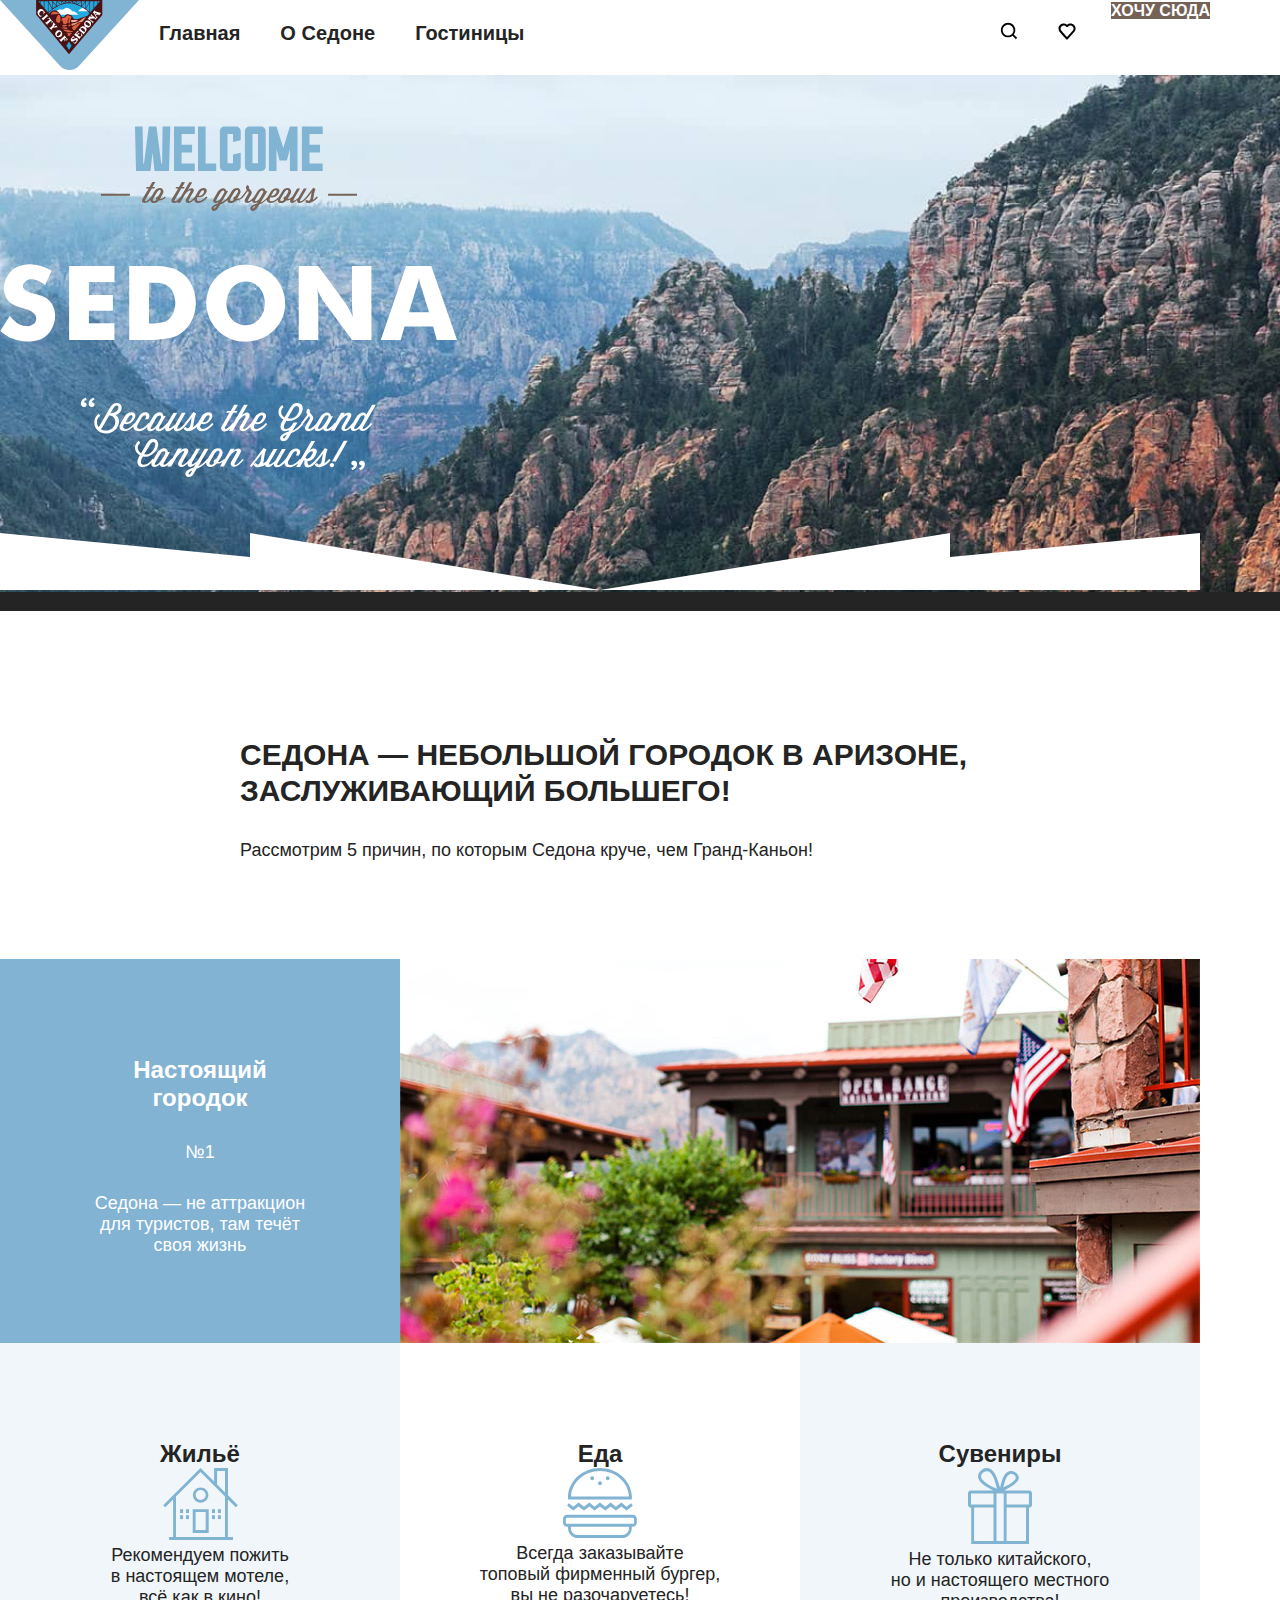
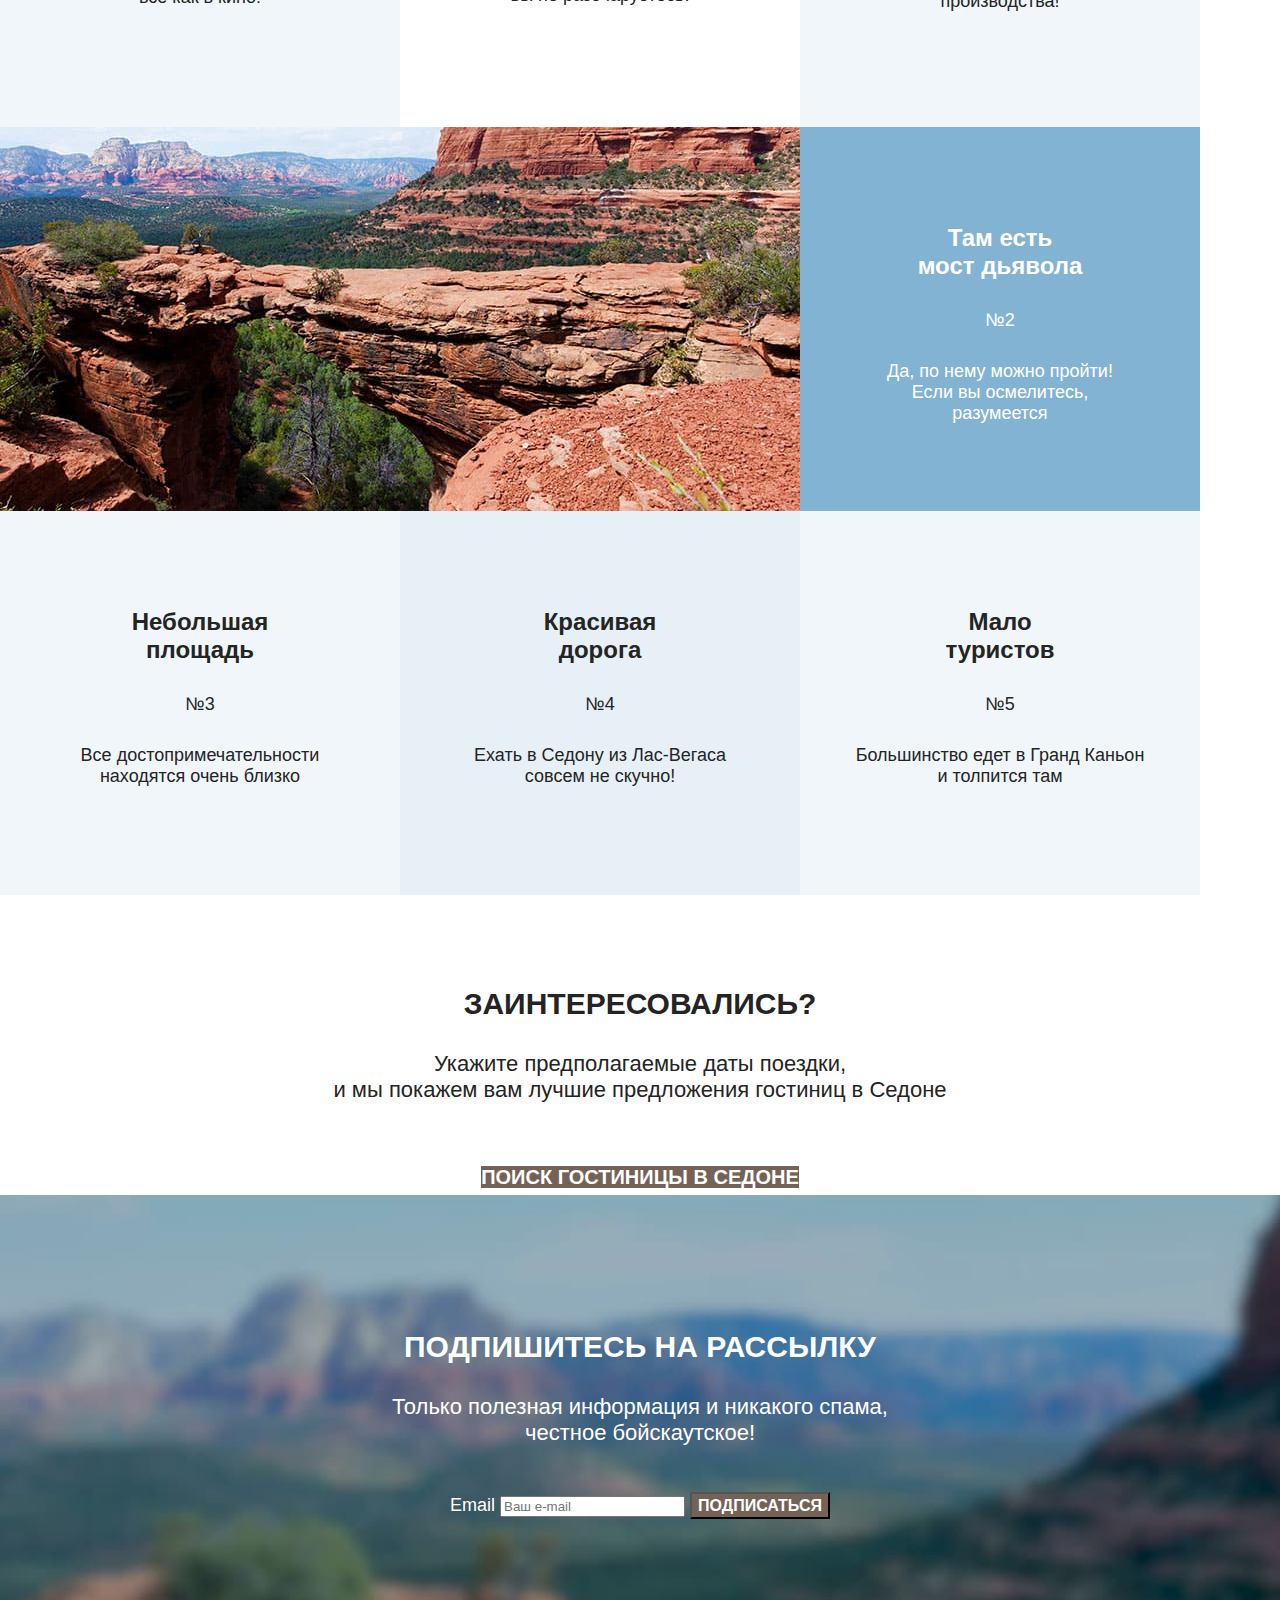
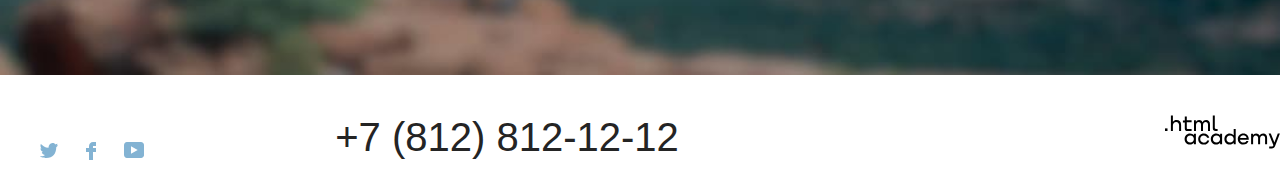
==== 6/index.html @ 2a33112e ":heavy_check_mark: Сборка #6" ====
<!DOCTYPE html>
<html lang="ru">

<head>
  <meta charset="utf-8">
  <meta name="keywords" content="#">
  <meta name="description" content="">
  <title>Отдых в Седоне</title>
  <link rel="stylesheet" href="styles/styles.css">
  <base href="https://htmlacademy-htmlcss.github.io/1912271-sedona-33/6/">
</head>

<body>
 <div class="page-container"></div>
  <header class="main-header">
    <nav class="navigation">
      <a class="navigation-logo" href="index.html">
        <img class="page-header-logo" alt="Логотип города Седона" src="images/navigation-logo.svg" width="139" height="70">
      </a>
      <ul class="navigation-list">
        <li class="navigation-item">
          <a class="navigation-link navigation-link-current" href="index.html">Главная</a>
        </li>
        <li class="navigation-item">
          <a class="navigation-link" href="about.html">О Седоне</a>
        </li>
        <li class="navigation-item">
          <a class="navigation-link" href="catalog.html">Гостиницы</a>
        </li>
      </ul>

      <ul class="navigation-list navigation-user">
        <li class="navigation-item">
          <a class="navigation-link" href="#">
            <span class="visually-hidden">Поиск</span>
            <img class="" alt="Поиск" src="images/navigation-icon-search.svg" width="18" height="18">
          </a>
        </li>
        <li class="navigation-item">
          <a class="navigation-link" href="#">
            <span class="visually-hidden">Избранное</span>
            <img class="" alt="Избранное" src="images/favorite.svg" width="18" height="17">
          </a>
        </li>
        <li class="navigation-item">
          <a class="navigation-link-button" href="#"> Хочу сюда  </a>
        </li>
      </ul>
    </nav>
  </header>

  <main class="main-container main-index">
    <h1 class="visually-hidden">Отдых в Седоне</h1>
    <div class="welcome-container">
    <img class="welcome" src="images/index-welcome.svg" width="458" height="352" alt="Добро пожаловать в Седону">
    <img class="welcome-divider" src="images/index-divider.svg" width="1200" height="57" alt="">
    </div>
    <div class="welcome-plus">
    <p class="welcome-plus-title">Седона — небольшой городок в Аризоне, <br>заслуживающий большего!</p>
    <p class="welcome-plus-subtitle">Рассмотрим 5 причин, по которым Седона круче, чем Гранд-Каньон!</p>  
    </div>

      <section class="advantages">
        <h2 class="visually-hidden">Преимущества</h2> 
      <ul class="advantages-list">
        <li class="advantages-item-image background blue">
          <h3 class="advantages-title">Настоящий <br>городок</h3>
          <p class="advantages-number">№1</p>
          <p class="advantages-description">Седона — не аттракцион <br>для туристов, там течёт <br>своя жизнь</p>
        </li>
        <li class="advantages-item">
          <img src="images/advantages-picture-town.jpg" width="800" height="384" alt="Городской пейзаж">
        </li>
      </ul>

      <ul class="advantages-list picture">
        <li class="advantages-item background light-light-blue">
          <h3 class="advantages-title icon">Жильё</h3>
          <img src="images/advantages-icon-house.svg" width="75" height="72">
          <p class="advantages-description">Рекомендуем пожить <br>в настоящем мотеле, <br>всё как в кино! </p>
        </li>
        <li class="advantages-item background white">
          <h3 class="advantages-title icon">Еда</h3>
          <img src="images/advantages-icon-food.svg" width="74" height="70">
          <p class="advantages-description">Всегда заказывайте <br>топовый фирменный бургер, <br>вы не разочаруетесь! </p>
        </li>
        <li class="advantages-item background light-light-blue">
          <h3 class="advantages-title icon"> Сувениры </h3>
          <img src="images/advantages-icon-souvenir.svg" width="64" height="76">
          <p class="advantages-description">Не только китайского, <br>но и настоящего местного <br>производства! </p>
        </li>
      </ul>

      <ul class="advantages-list">
        <li class="advantages-item-image">
          <img src="images/advantages-picture-mountains.jpg" width="800" height="384" alt="Вид на горы">
        </li>
        <li class="advantages-item-image background blue">
          <h3 class="advantages-title"> Там есть <br>мост дьявола </h3>
          <p class="advantages-number">№2</p>
          <p class="advantages-description">
            Да, по нему можно пройти! <br>Если вы осмелитесь, <br>разумеется </p>
        </li>
      </ul>
      <ul class="advantages-list">
        <li class="advantages-item background light-light-blue">
          <h3 class="advantages-title"> Небольшая <br>площадь </h3>
          <p class="advantages-number">№3 </p>
          <p class="advantages-description">Все достопримечательности <br>находятся очень близко </p>
        </li>
        <li class="advantages-item background light-blue">
          <h3 class="advantages-title">Красивая <br>дорога</h3>
          <p class="advantages-number">№4</p>
          <p class="advantages-description">Ехать в Седону из Лас-Вегаса <br>совсем не скучно! </p>
        </li>
        <li class="advantages-item background light-light-blue">
          <h3 class="advantages-title">Мало <br>туристов</h3>
          <p class="advantages-number">№5</p>
          <p class="advantages-description">Большинство едет в Гранд Каньон <br>и толпится там</p>
        </li>
      </ul>
    </section>

    <section class="search">
      <h2 class="visually-hidden">Поиск гостиницы в Седоне</h2>
      <p class="search-title">Заинтересовались?</p>
      <p class="search-subtitle"> Укажите предполагаемые даты поездки, <br>и мы покажем вам лучшие предложения гостиниц в Седоне
      </p>
      <a class="search-button" href="#">Поиск гостиницы в Седоне</a>
    </section>

    <section class="newsletter newsletter-container">
      <h2 class="visually-hidden">Рассылка</h2>
      <p class="newsletter-title">Подпишитесь на рассылку</p>
      <p class="newsletter-subtitle">Только полезная информация и никакого спама, <br>честное бойскаутское!
      </p>
      <form class="newsletter-form" action="https://echo.htmlacademy.ru/" method="post">
        <label for="newsletter-email">Email</label>
        <input class="field" placeholder="Ваш e-mail" type="email" name="newsletter-email" id="newsletter-email" required>
        <button class="button newsletter-button" type="submit">
          <span class="newsletter-active">Подписаться</span>
        </button>
      </form>
    </section>
  </main>

  <footer class="page-footer">
    <div class="page-footer-container">
    <h2 class="visually-hidden">Контакты</h2>
    <section class="footer-social">
      <h3 class="visually-hidden">Соцсети</h3>
      <ul class="footer-social-list">
        <li class="footer-social-item">
          <a href="https://twitter.com/htmlacademy_ru">
            <span class="visually-hidden">Twitter</span>
            <img src="images/footer-social-twitter.svg" width="18" height="15" alt="twitter">
          </a>
        </li>
        <li class="footer-social-item">
          <a href="https://www.facebook.com/htmlacademy">
            <span class="visually-hidden">Facebook</span>
            <img src="images/footer-social-facebook.svg" width="10" height="18" alt="facebook">
          </a>
        </li>
        <li class="footer-social-item">
          <a href="https://www.youtube.com/c/HTMLAcademyRUS">
            <span class="visually-hidden">YouTube</span>
            <img src="images/footer-social-youtube.svg" width="20" height="16" alt="youtube">
          </a>
        </li>
        
      </ul>
    </section>
    <section class="footer-tel">
      <h3 class="visually-hidden">Телефон для связи</h3>
      <a class="contacts-phone" href="tel:88128121212"> 
     +7 (812) 812-12-12 </a>
    </section>
    <section class="footer-copyright-logo">
      <h3 class="visually-hidden">Логотип разработчика</h3>
      <a class="footer-copyright-logo" href="https://htmlacademy.ru/">
      </a>
      <img src="images/footer-logo-html.svg" width="115" height="34" alt="Логотип разработчика">
    </section>
  </div>
</div>

  </footer>
</body>

</html>
---- 6/styles/styles.css ----
@font-face {
    font-family: "PT Sans";
    font-style: normal;
    font-weight: 400;
    src: url("fonts/ptsans-400.woff2") format("woff2");
    font-display: swap;
}
  
  @font-face {
    font-family: "PT Sans";
    font-style: normal;
    font-weight: 700;
    src: url("fonts/ptsans-700.woff2") format("woff2");
    font-display: swap;
}
  
  @font-face {
    font-family: "PT Sans";
    font-style: italic;
    font-weight: 400;
    src: url("fonts/ptsans-400.woff2") format("woff2");
}
  
  
  @font-face {
    font-family: "PT Sans";
    font-style: italic;
    font-weight: 700;
    src: url("fonts/ptsans-700.woff2") format("woff2");
    font-display: swap;
}

html {
    height: 100%;
}
  
body {
    margin: 0;
    display: flex;
    flex-direction: column;
    min-height: 100%;
    font-family: "PT Sans", sans-serif;
    font-size: 18px;
    line-height: 21px;
    color: #242424;
    background-color: #FFFFFF;
}  
.page-container {
    width: 1200px;
    margin: 0 auto;
}

.visually-hidden {
    display: none;
    position: absolute;
    width: 1px;
    height: 1px;
    margin: -1px;
    padding: 0;
    border: 0;
    clip: rect(0 0 0 0);
    overflow: hidden;  
}
.main-header {
    font-family: "PT Sans", sans-serif;
    color: #242424;
    background-color: #FFFFFF;
}

.navigation {
    display: flex;
    margin: 0 auto;
}
.navigation-logo {
    width: 139px;
    margin-right: 30;
    margin-left: 70;
    padding: 0;
}
.navigation-list {
    display: flex;
    flex-wrap: wrap;
    width: 500px;
    margin:0;
    padding: 0;
    list-style-type: none; 
}

.navigation-user {
    width: 300px;
    margin-left: auto;
    min-width: 42px;
    min-height: 66px;
}

.navigation-link {
    display: block;
    padding: 20px; 17px;
    font-family: "PT Sans", sans-serif;
    font-style: bold;
    font-size: 20px;
    line-height: 26px;
    font-weight: 700;
    color: #242424;
    background-color: #FFFFFF;
    text-decoration: none;    
}

.navigation-link-button {
    font-family: "PT Sans", sans-serif;
    font-style: bold;
    font-size: 16px;
    line-height: 20px;
    font-weight: 700;
    text-align: center;
    margin: 9px 15px 8px 15px;
    color: #FFFFFF;
    background-color: #756257;
    text-decoration: none;
    text-transform: uppercase;  
}

.main-index {
    color: #242424;
    background-color: #FFFFFF;
}

.main-container {
    flex-grow: 1;
}

.welcome-container {
    display:block;
    margin: 0 auto;
    color: #FFFFFF;
    background: #242424;
    background-image: url("../images/index-background.jpg");
    background-size: 100% auto;
    background-repeat: no-repeat;
    min-height: 485px;
    padding-top: 51px; 
    padding-bottom: 0;

}
.welcome {
    margin-bottom: 25px;
}
.welcome-divider {
    margin: 0;
    margin-top: 25px;

}
.welcome-plus {
    display: block;
    background-color: #FFFFFF;
    padding: 63px 240px 80px;

}

.welcome-plus-title {
    font-family: "PT Sans", sans-serif;;
    font-size: 30px;
    font-weight: 700;
    line-height: 36px;
    margin-top: 63px;
    margin-bottom: 31px;
    text-transform: uppercase;
}

.welcom-plus-subtitle {
    font-family: "PT Sans", sans-serif;;
    font-size: 22px;
    line-height: 36px;
    margin: 0;
}
.advantages {
    margin: 0;
    padding: 0;
    text-align: center;

}
.advantages-list {
    display: flex;
    margin: 0;
    padding-left: 0;
    height: 384px;
    list-style-type: none;

}
.padding {
    display: flex;
    justify-content: center;
    padding: 98 90 87 90;
}
.padding-picture {
    display: flex;
    justify-content: center;
    padding: 89 75 79 75;
}
.background {
    width: 400px;
    min-height: 384px;
}
.blue {
    background-color: #83B3D3;
}
.light-blue {
    background-color: rgba(131, 179, 211, 0.20);
}
.light-light-blue {
    background-color: rgba(131, 179, 211, 0.12);
}
.white {
    background-color: #FFFFFF;
}
.advantages-item {
    padding: 20;
    box-sizing: border-box;
}
.advantages-item-image {
    color:#FFFFFF;

}
.advantages-title {
    font-family: "PT Sans", sans-serif;
    font-size: 24px;
    font-weight: 700;
    line-height: 28px;
    margin-top: 97px;
    margin-bottom: 0;
}
.advantages-title icon {
    margin-top: 200px;
    margin-bottom: 20px;
}
.advantages-number {
    font-family: "PT Sans", sans-serif;;
    font-size: 18px;
    line-height: 21px;
    margin-top: 30px;
    margin-bottom: 30px;

}

.advantages-description {
    font-family: "PT Sans", sans-serif;;
    font-size: 18px;
    line-height: 21px;
    margin: 0;

}

.search {
    display: block;
    min-width: 417px;
    background-color: #FFFFFF;
    font-family: "PT Sans", sans-serif;
    text-align: center;

}

.search-title {
    font-size: 30px;
    font-weight: 700;
    line-height: 36px;
    margin-top: 91px;
    margin-bottom: 29px;
    text-transform: uppercase;

}

.search-subtitle {
    font-size:22px;
    line-height: 26px;
    margin-top: 0;
    margin-bottom: 56px;
}

.search-button {
    font-size: 20px;
    font-weight: 700;
    line-height: 36px;
    margin-top: 0;
    margin-bottom: 108px;
    color: #FFFFFF;
    background-color: #756257;
    text-decoration: none;
    text-transform: uppercase;
}

.newsletter {
    font-family: "PT Sans", sans-serif;
    color:#FFFFFF;
    text-align: center;
    min-height: 400px;
    padding: 40px 30px;

}

.newsletter-title {    
    font-size: 30px;
    font-weight: 700;
    line-height: 36px;
    text-transform: uppercase;
    margin-top: 94px;
    margin-bottom: 29px;
}

.newsletter-subtitle {
    font-size:22px;
    line-height: 26px;
    margin-top: 0;
    margin-bottom: 46px;

}

.newsletter-button {
    font-size: 20px;
    font-weight: 700;
    line-height: 36px;
    margin-bottom: 110px;
    color: #FFFFFF;
    background-color: #83B3D3; 
    text-decoration: none;
    text-transform: uppercase;
}

.newsletter-email {
    font-size: 18px;
    line-height: 26px;
    background-color: #F2F2F2;
}

.newsletter-container {
    color: #FFFFFF;
    background: #242424;
    background-image: url("../images/newsletter-background.jpg");
    background-size: cover;
    background-repeat: no-repeat;
}
.page-footer {
    font-family: "PT Sans", sans-serif;
    color: #242424;
    background-color: #FFFFFF;
    text-align: center;
    list-style-type: none; 

}
.page-footer-container {
    display: flex;
    margin: 0 auto;

}
.footer-social {

}
.footer-social-list {
    display: flex;
    flex-wrap: wrap;
    width: 107px;
    list-style-type: none; 
    
}
.footer-social-item {
    margin-right: 28px;
    margin-top: 49px;

}
.footer-social-item:nth-child(3n) {
    margin-right: 0;
}
  
.footer-tel {    
    width: 720px;
    margin-right: 53px;
    margin-top: 42px;
    font-style: normal;

}
.contacts-phone {
    color: #242424;
    font-size: 40px;
    line-height: 40px;
    text-align: center;
    text-decoration: none;
    text-transform: uppercase;

}
.footer-copyright-logo {
    width: 115px;
    margin-top: 40px;
    margin-left: auto;

}
.main-inner {
    font-family: "PT Sans", sans-serif;
    font-size: 18px;
    color: #FFFFFF;
    text-align: left;

}
.filter-container {
    color: #FFFFFF;
    background: #242424;
    background-image: url("../images/catalog/background.jpg");
    background-size: cover;
    background-repeat: no-repeat;

}
.form {
    display: flex;
    justify-content: flex-start;
    width: 1200px;
    margin: 0 auto;
    flex-direction: row;

}
.inner-header-title {
    font-size: 60px;
    line-height: 77px;
    font-weight: 700;

}

.breadcrumbs-link {
    font-style: normal;
    color: #FFFFFF;
    font-size: 16px;
    line-height: 21px;
    text-decoration: none;

}
.catalog-filter-group {
    width: 150px;

}
.filter-price {
    width: 290px;

}
.fiter-button {
    width: 160px;

}
.catalog-filter-title {
    font-size: 20px;
    line-height: 26;
    font-weight: 700;

}

.catalog-filter-list {
    font-size: 18px;
    line-height: 24px;

}

.button-active {
    font-size: 16px;
    line-height: 21px;
    background-color: #83B3D3;
    border: none;

}

.button-unactive {
    font-size: 18px;
    line-height: 23px;
    border: none;

}

.select {
    display: flex;
    width: 1057px;
    background-color: #FFFFFF;
    margin-top: 44px;
    margin-bottom: 53px;

}
.result {
    min-width: 338px;
    font-size: 30px;    
    line-height: 39px;
    font-weight: 700;
    color:#242424

}
.select-control {
    width: 287px;
    font-size: 18px;
    line-height: 23px;
    color:#242424
}
.select-button {
    width: 160px;
}
.lodge-list {
    display: flex;
    flex-wrap: wrap;
    width: 1057px;
}
.lodge-card-title {
    font-size: 24px;
    line-height: 31px;
    font-weight: 700;
    color: #242424;
    text-decoration: none;

}
.lodge-type {
    font-size: 18px;
    line-height: 23px;
    color: #242424;

}
.lodge-card-price {
    font-size: 18px;
    line-height: 23px;
    color: #242424;

}
.button {
    font-size: 16px;
    line-height: 21px;
    color: #FFFFFF;
    text-decoration:  none;
    background-color: #756257;
    
}
.button-add-favorites {
    font-size: 16px;
    line-height: 21px;
    color: #FFFFFF;
    text-decoration: none;
    background-color: #83B3D3;

}
.button-favorites {
    font-size: 16px;
    line-height: 21px;
    color: #FFFFFF;
    text-decoration: none;
    background-color: #7DB54F;

}
.rating {
    font-size: 16px;
    line-height: 21px;
    color: #242424;
    text-transform: uppercase;
    background-color: #E6E6E6;

}
.download-more {
    font-size: 20px;
    line-height: 26px;
    color: #FFFFFF;
    text-decoration: none;
    background-color: #83B3D3;
    width: 620px;

}
.pagination {
    display: flex;
    width: 1057px;

}
.pagination-link {
    font-size: 20px;
    line-height: 26px;
    color: #FFFFFF;
    text-decoration: none;
    background-color: #83B3D3;

}
.pagination-current {
    font-size: 20px;
    line-height: 26px;
    color: #242424;
    background-color: #F2F2F2;

}
.number-cards {

}
.title-number-card {
    color: #242424;
}
.inner-newsletter {
    display: flex;
    width: 800px;
    color: #242424;
    text-align: center;
    background-color: #FFFFFF;
}
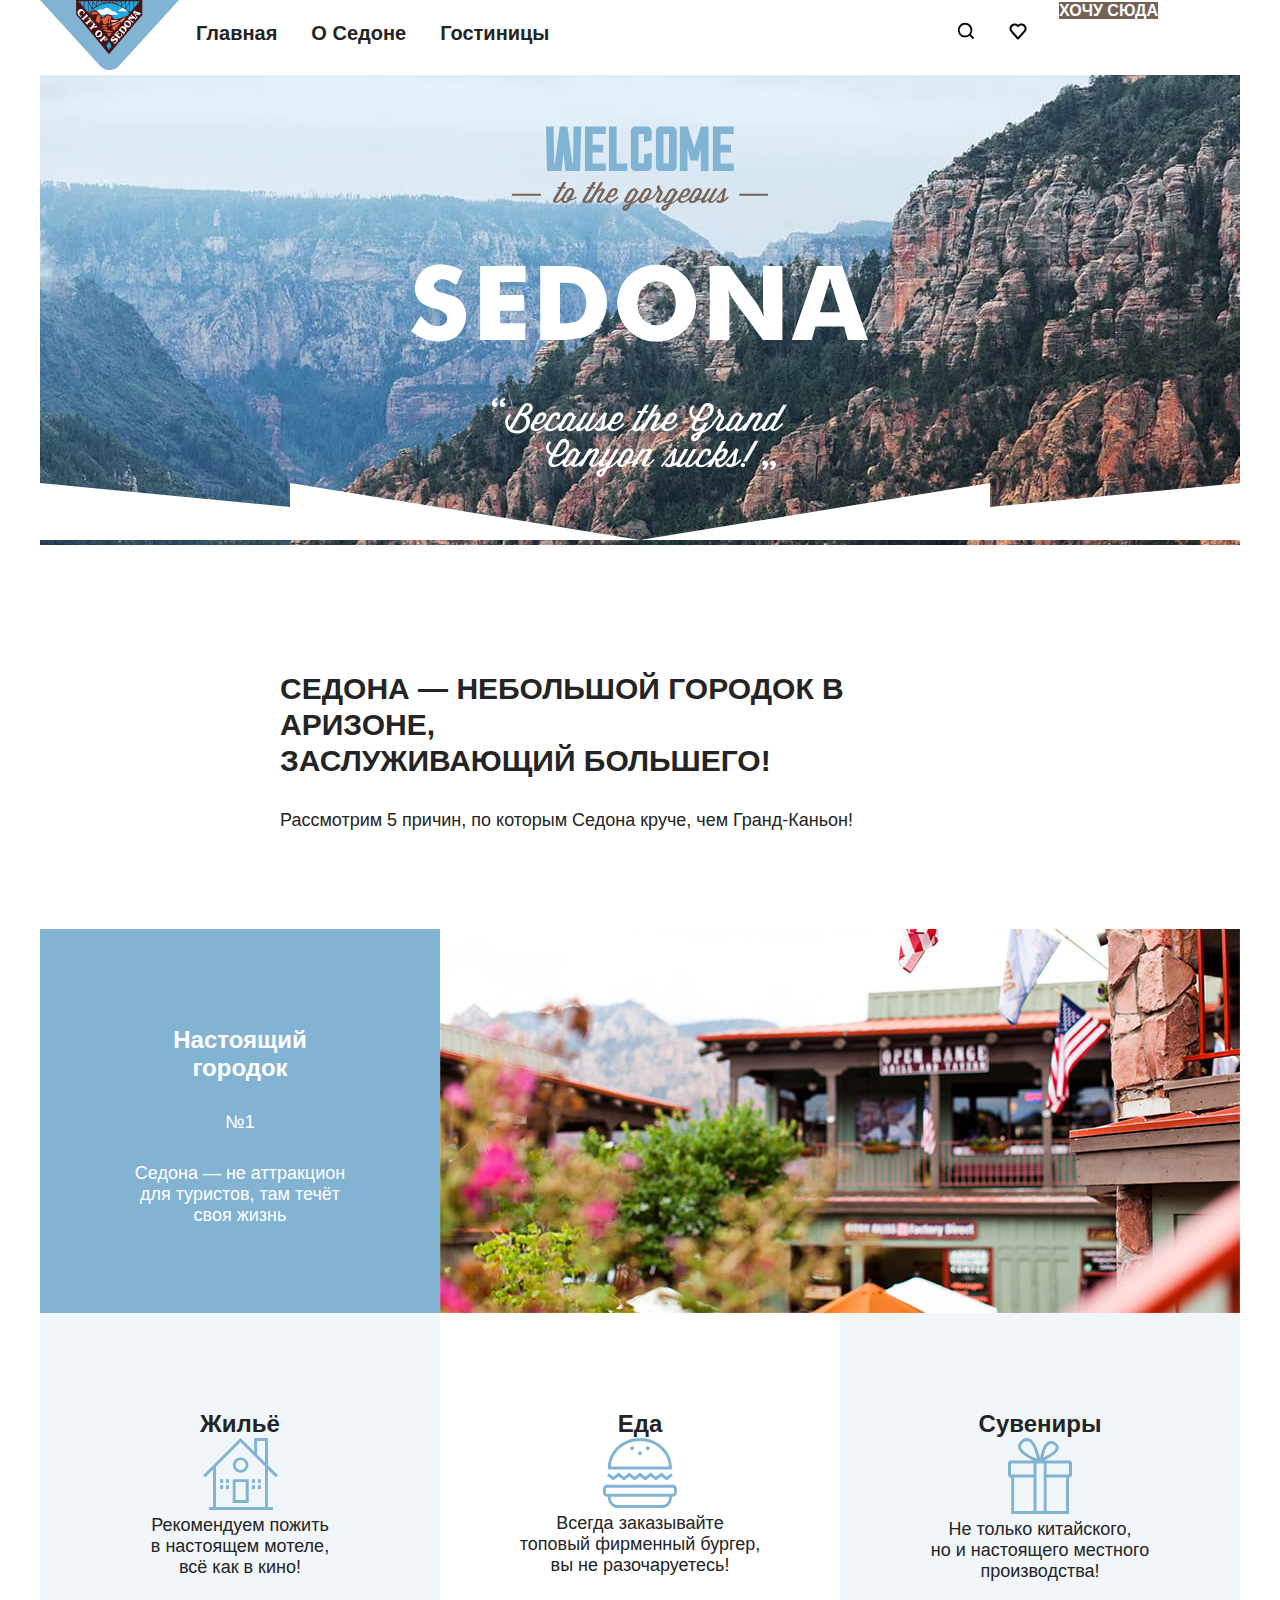
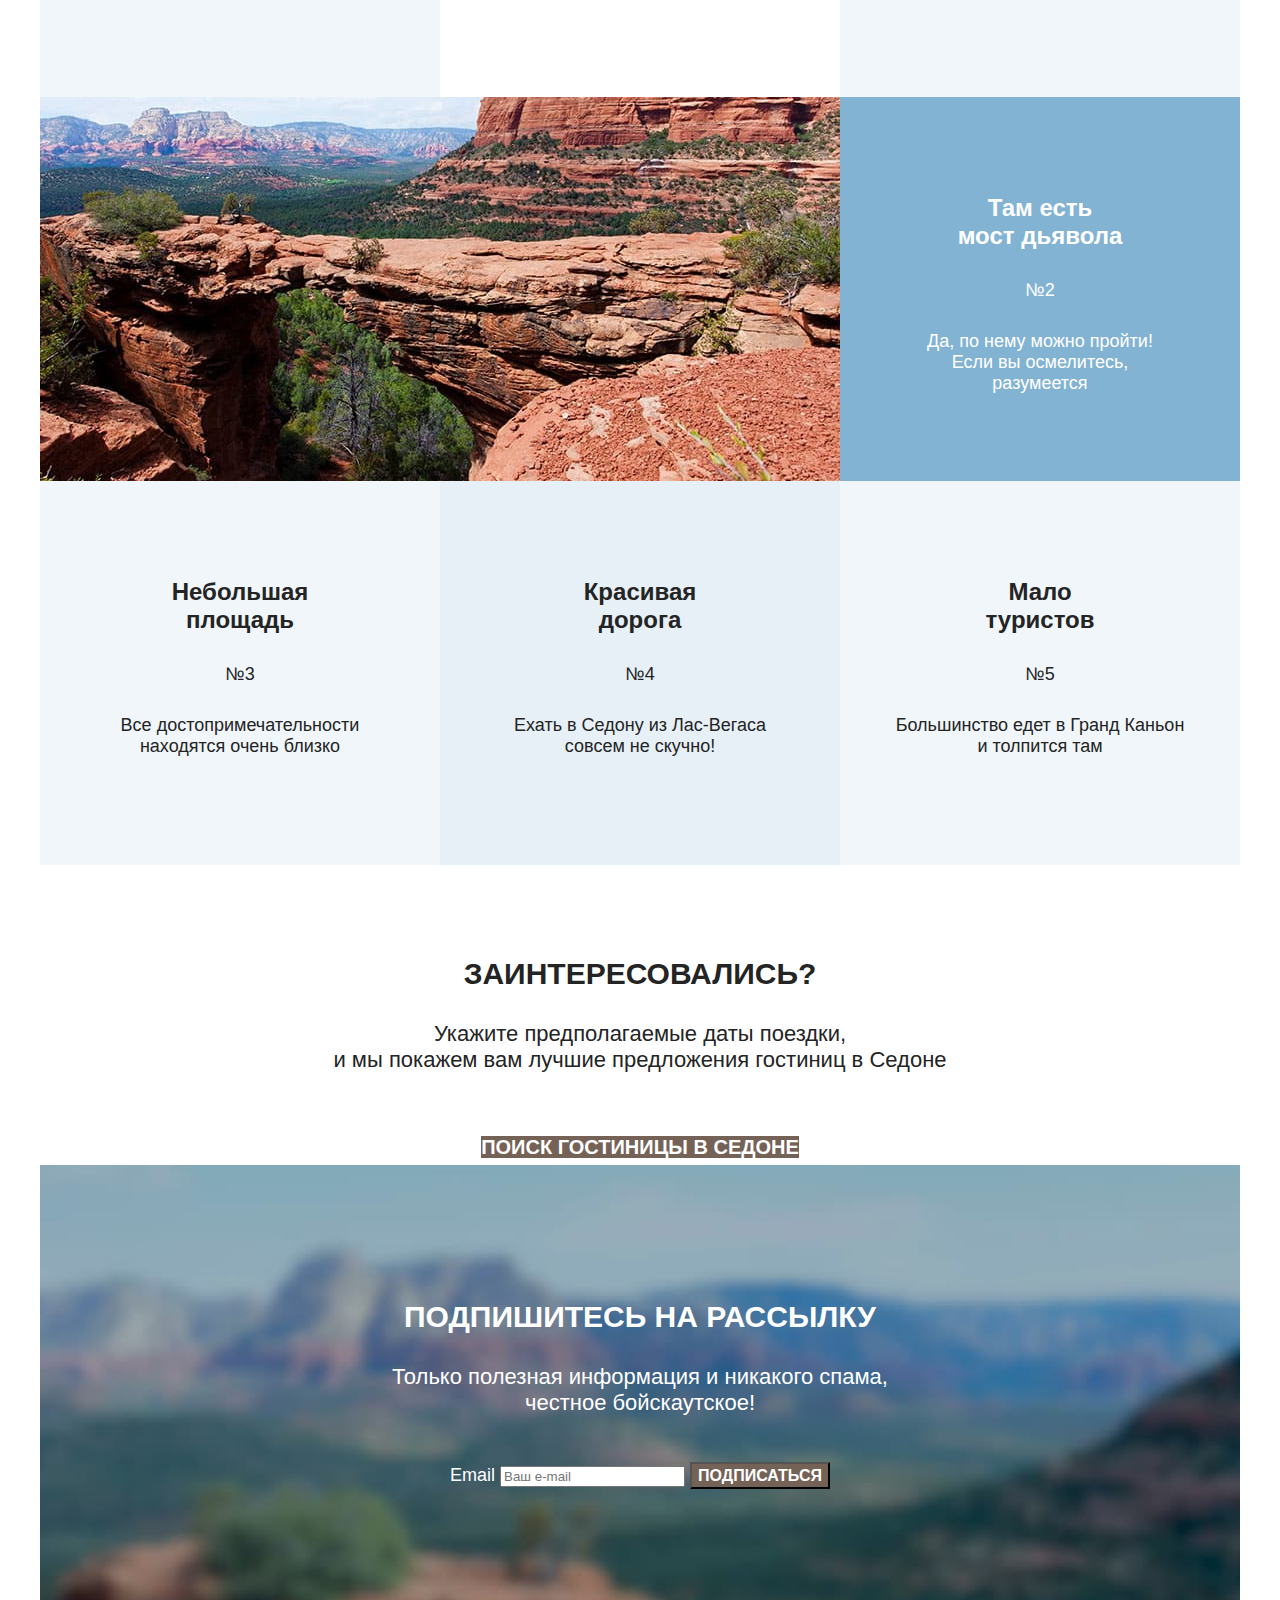
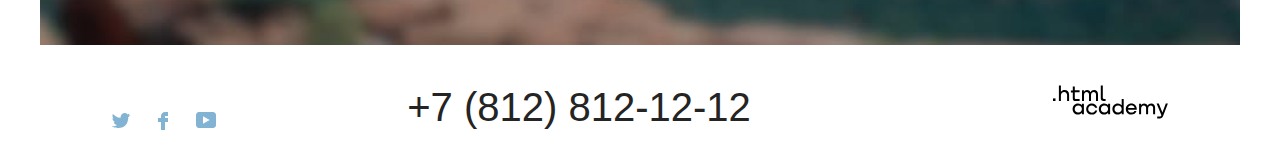
==== commit 5583c932: ":heavy_check_mark: Сборка #6" ====
--- a/6/index.html
+++ b/6/index.html
@@ -11,7 +11,7 @@
 </head>
 
 <body>
- <div class="page-container"></div>
+ <div class="page-container">
   <header class="main-header">
     <nav class="navigation">
       <a class="navigation-logo" href="index.html">
@@ -184,6 +184,7 @@
     </section>
   </div>
 </div>
+</div>
 
   </footer>
 </body>
--- a/6/styles/styles.css
+++ b/6/styles/styles.css
@@ -95,7 +95,7 @@
 
 .navigation-link {
     display: block;
-    padding: 20px; 17px;
+    padding: 20px 17px;
     font-family: "PT Sans", sans-serif;
     font-style: bold;
     font-size: 20px;
@@ -136,22 +136,21 @@
     background: #242424;
     background-image: url("../images/index-background.jpg");
     background-size: 100% auto;
-    background-repeat: no-repeat;
-    min-height: 485px;
-    padding-top: 51px; 
     padding-bottom: 0;
-
-}
+}
+
 .welcome {
-    margin-bottom: 25px;
-}
+    padding-top: 51px;
+    padding-left: 371px;
+}
+
 .welcome-divider {
     margin: 0;
-    margin-top: 25px;
 
 }
 .welcome-plus {
     display: block;
+    margin: 0;
     background-color: #FFFFFF;
     padding: 63px 240px 80px;
 
@@ -281,7 +280,7 @@
     font-weight: 700;
     line-height: 36px;
     margin-top: 0;
-    margin-bottom: 108px;
+    margin-bottom: 93px;
     color: #FFFFFF;
     background-color: #756257;
     text-decoration: none;
@@ -349,23 +348,26 @@
 .page-footer-container {
     display: flex;
     margin: 0 auto;
+    padding-left: 72px;
+    padding-right: 72px;
 
 }
 .footer-social {
-
-}
+}
+
 .footer-social-list {
     display: flex;
     flex-wrap: wrap;
     width: 107px;
-    list-style-type: none; 
-    
-}
+    padding: 0;
+    list-style-type: none;     
+}
+
 .footer-social-item {
     margin-right: 28px;
     margin-top: 49px;
-
-}
+}
+
 .footer-social-item:nth-child(3n) {
     margin-right: 0;
 }
@@ -397,29 +399,36 @@
     font-size: 18px;
     color: #FFFFFF;
     text-align: left;
-
-}
+}
+
 .filter-container {
     color: #FFFFFF;
     background: #242424;
     background-image: url("../images/catalog/background.jpg");
     background-size: cover;
     background-repeat: no-repeat;
-
-}
-.form {
-    display: flex;
-    justify-content: flex-start;
-    width: 1200px;
-    margin: 0 auto;
-    flex-direction: row;
-
-}
+    padding-top: 35px;
+    padding-left: 71px;
+    border: 0;
+}
+
 .inner-header-title {
     font-size: 60px;
     line-height: 77px;
-    font-weight: 700;
-
+    font-weight: 700px;
+    margin-top: 0;
+    margin-bottom: 5px; 
+    border: 0;
+}
+
+.breadcrumbs {
+    display: flex;
+    margin: 0;
+    list-style-type: none; 
+}
+
+.breadcrumbs-item {
+    margin-right: 10px;
 }
 
 .breadcrumbs-link {
@@ -428,31 +437,49 @@
     font-size: 16px;
     line-height: 21px;
     text-decoration: none;
-
-}
+    margin: 0;
+}
+
+.catalog-filter {
+    display: flex;
+    margin: 0;
+    justify-content: flex-start;
+    margin-top: 45px;
+}
+
 .catalog-filter-group {
-    width: 150px;
-
-}
+    display: flex;
+    margin-right: 47px;
+    margin-bottom: 83px;
+    padding: 0;
+    border: 0;
+}
+
 .filter-price {
     width: 290px;
-
-}
-.fiter-button {
+    margin-right: 81px;
+    margin-top: 0;
+}
+
+.filter-button {
+    display: ;
     width: 160px;
-
-}
+}
+
 .catalog-filter-title {
     font-size: 20px;
-    line-height: 26;
-    font-weight: 700;
-
+    line-height: 26px;
 }
 
 .catalog-filter-list {
+    width: 150px;
     font-size: 18px;
     line-height: 24px;
-
+    padding: 0;
+    list-style-type: none;
+}
+
+.filter-price {
 }
 
 .button-active {
@@ -467,7 +494,6 @@
     font-size: 18px;
     line-height: 23px;
     border: none;
-
 }
 
 .select {
@@ -476,25 +502,45 @@
     background-color: #FFFFFF;
     margin-top: 44px;
     margin-bottom: 53px;
-
-}
+    margin-left: 63px;
+    padding: 0;
+}
+
 .result {
-    min-width: 338px;
+    min-width: 340px;
+    height: 39px;
+    margin-right: 191px;
     font-size: 30px;    
     line-height: 39px;
     font-weight: 700;
+    text-transform: uppercase;
     color:#242424
-
-}
+}
+
 .select-control {
     width: 287px;
+    height: 23px;
+    margin-right: 97px;
     font-size: 18px;
     line-height: 23px;
     color:#242424
 }
+
 .select-button {
+    display: flex;
+    align-items: center;
     width: 160px;
-}
+    height: 48px;
+}
+
+.select-button .button-icon {
+    width: 48px;
+    height: 48px;
+    padding: 17px 16px;
+    margin-left: auto;
+    margin-right: 8px;
+}
+
 .lodge-list {
     display: flex;
     flex-wrap: wrap;
@@ -506,92 +552,138 @@
     font-weight: 700;
     color: #242424;
     text-decoration: none;
-
-}
+}
+.lodge-card-link {
+    text-decoration: none;
+}
+
+.lodge-card {
+    display: inline-block;
+    padding: 20px;
+    margin-right: 18px;
+    margin-bottom: 10px;
+    text-decoration: none;
+}
+
+.lodge-card:nth-child(3n) {
+    margin-right: 0;
+}
+
 .lodge-type {
     font-size: 18px;
     line-height: 23px;
     color: #242424;
-
-}
+}
+
 .lodge-card-price {
     font-size: 18px;
     line-height: 23px;
     color: #242424;
-
-}
+}
+
 .button {
     font-size: 16px;
     line-height: 21px;
     color: #FFFFFF;
     text-decoration:  none;
-    background-color: #756257;
-    
-}
+    background-color: #756257;    
+}
+
 .button-add-favorites {
     font-size: 16px;
     line-height: 21px;
     color: #FFFFFF;
     text-decoration: none;
     background-color: #83B3D3;
-
-}
+}
+
 .button-favorites {
     font-size: 16px;
     line-height: 21px;
     color: #FFFFFF;
     text-decoration: none;
     background-color: #7DB54F;
-
-}
+}
+
 .rating {
     font-size: 16px;
     line-height: 21px;
     color: #242424;
     text-transform: uppercase;
     background-color: #E6E6E6;
-
-}
+}
+
+.download-conteiner {
+    display: flex;
+    width: 1056px;
+    margin: 34px 80px 30px 64px;
+}
+
+
 .download-more {
+    width: 620px;
     font-size: 20px;
     line-height: 26px;
     color: #FFFFFF;
     text-decoration: none;
     background-color: #83B3D3;
-    width: 620px;
-
-}
+    padding: ;
+}
+
+.pagination-container {
+    display: flex;
+    width: 1057px;
+    margin: 30px 80px 73px 64px;
+    padding: 0;
+}
+
 .pagination {
     display: flex;
-    width: 1057px;
-
-}
+    margin-right: 200px;
+    padding: 0;
+    list-style-type: none;
+}
+
+.pagination-item:not(:last-child) {
+    margin-right: 8px;
+}
+
 .pagination-link {
     font-size: 20px;
     line-height: 26px;
     color: #FFFFFF;
+    text-align: center;
     text-decoration: none;
     background-color: #83B3D3;
-
-}
-.pagination-current {
-    font-size: 20px;
-    line-height: 26px;
+    display: block;
+    box-sizing: border-box;
+    width: 55px;
+    height: 55px;
+    padding: 16px 17px;
+}
+
+.pagination-link .current {
     color: #242424;
     background-color: #F2F2F2;
-
-}
+}
+
 .number-cards {
-
+    display: inline-block;
+    width: 365px;
+    margin-left: auto;
+    padding: 0;
 }
 .title-number-card {
     color: #242424;
+    background-color: #FFFFFF;
 }
 .inner-newsletter {
-    display: flex;
     width: 800px;
-    color: #242424;
-    text-align: center;
-    background-color: #FFFFFF;
-}
-
+    height: 240px;
+    padding: 0;
+    margin: 74px 208px 140px 192px;
+    color: #242424;
+    text-align: center;
+    background-color: #FFFFFF;
+}
+
